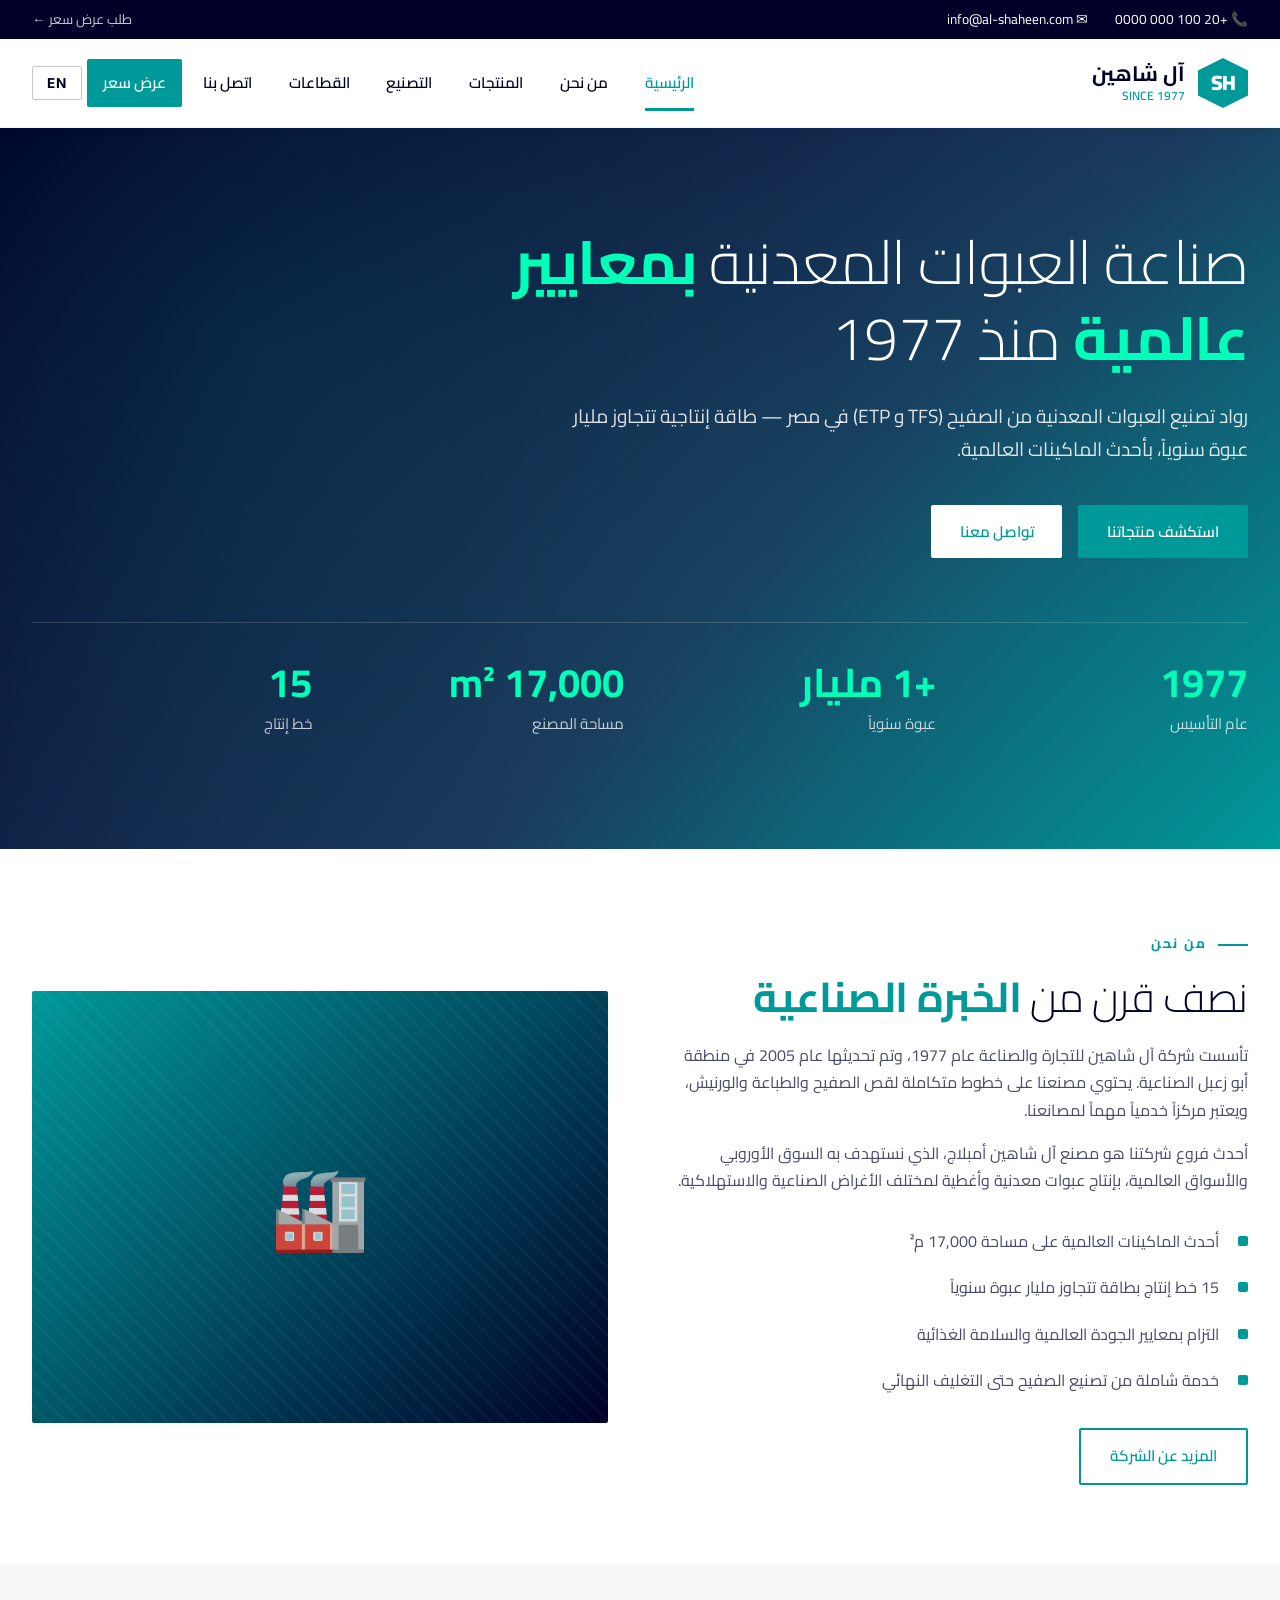
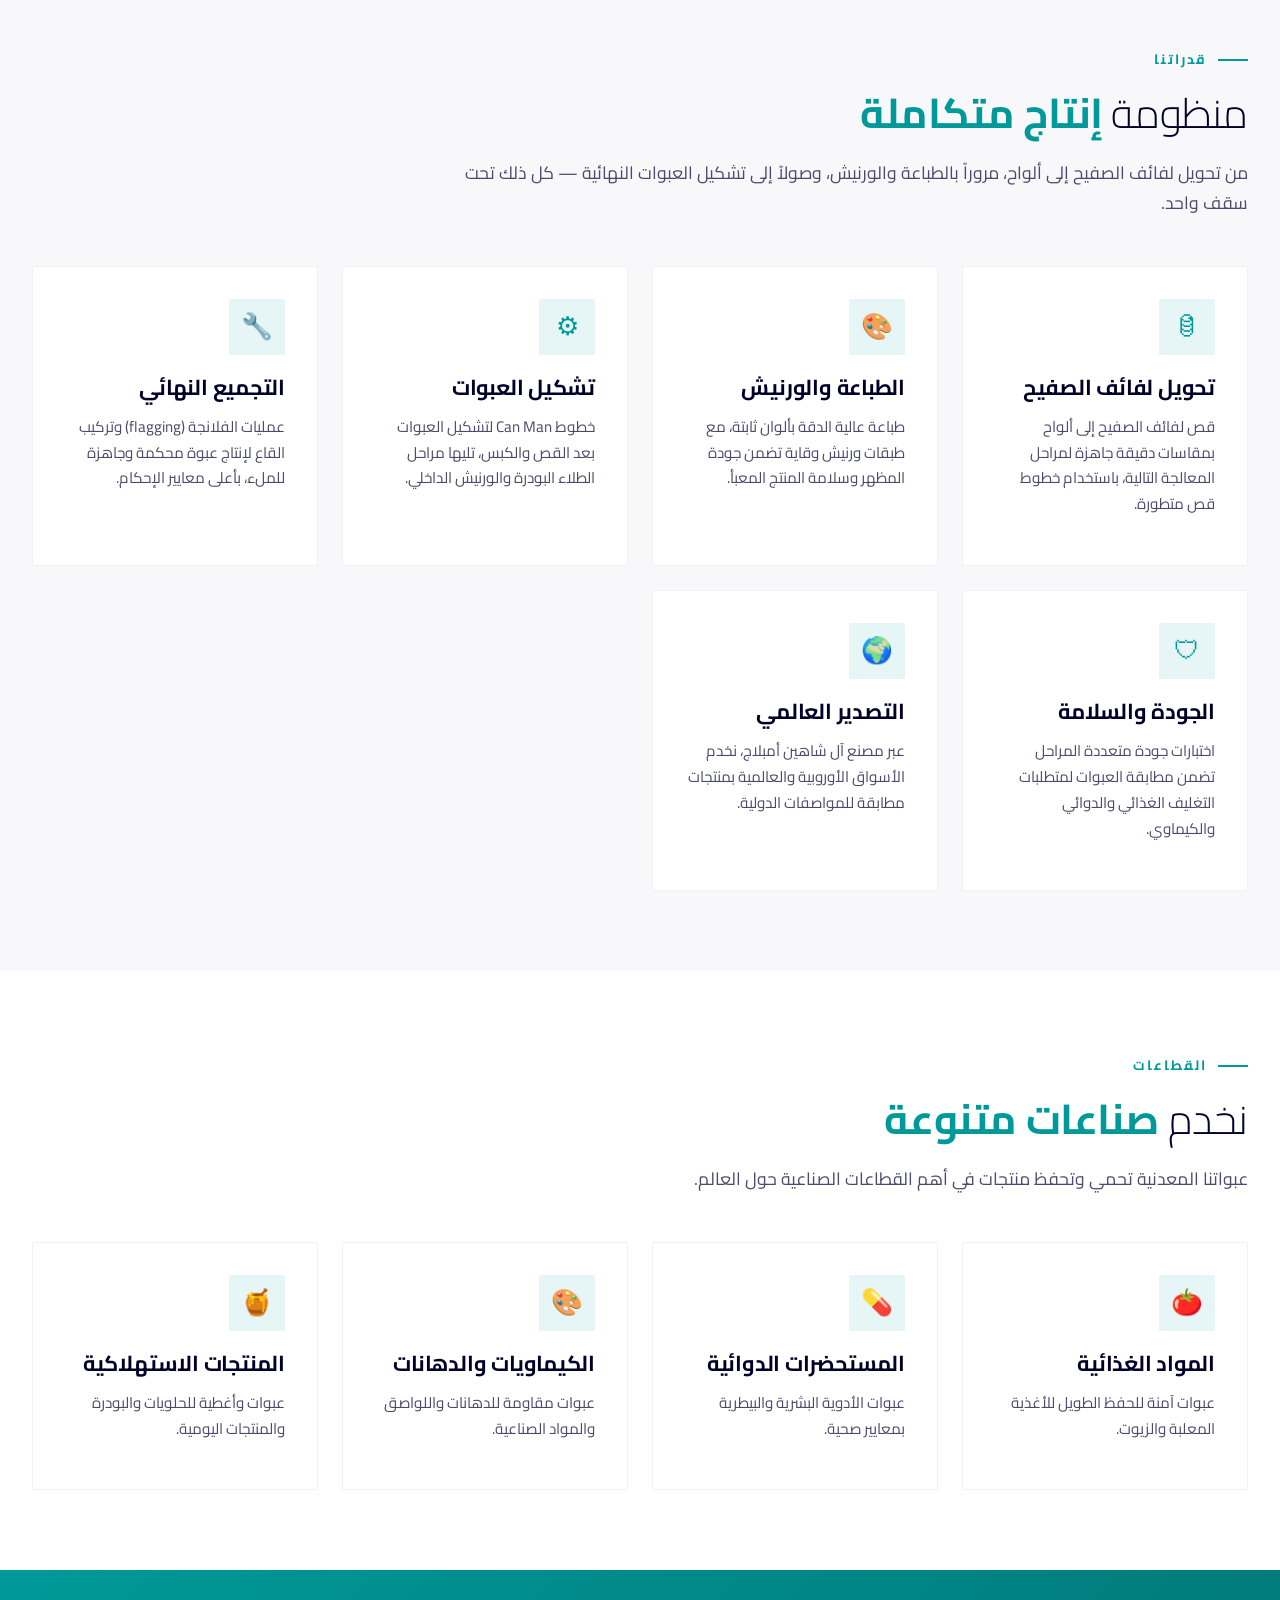
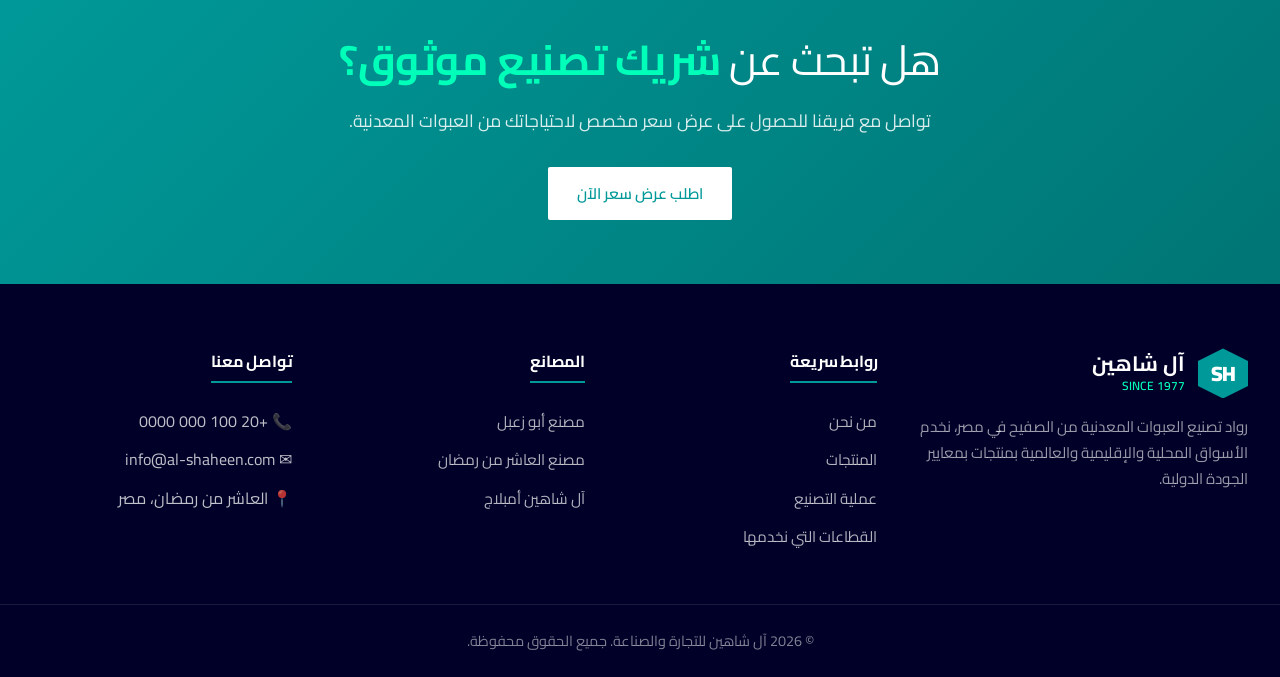
==== index.html @ c5831d73 "Initial commit: Al-Shaheen company website (AR/EN, Siemens-style)" ====
<!DOCTYPE html>
<html lang="ar" dir="rtl">
<head>
<meta charset="UTF-8">
<meta name="viewport" content="width=device-width, initial-scale=1.0">
<title data-ar="آل شاهين | تصنيع العبوات المعدنية منذ 1977" data-en="Al-Shaheen | Metal Container Manufacturing since 1977">آل شاهين | تصنيع العبوات المعدنية منذ 1977</title>
<meta name="description"
  data-ar="شركة آل شاهين للتجارة والصناعة — رواد تصنيع العبوات المعدنية من الصفيح (TFS و ETP) للمواد الغذائية والدوائية والكيماوية منذ 1977."
  data-en="Al-Shaheen Trading & Industry — leading manufacturer of tinplate (TFS & ETP) metal containers for food, pharma and chemical industries since 1977."
  content="شركة آل شاهين للتجارة والصناعة — رواد تصنيع العبوات المعدنية من الصفيح (TFS و ETP) للمواد الغذائية والدوائية والكيماوية منذ 1977.">
<link rel="preconnect" href="https://fonts.googleapis.com">
<link rel="preconnect" href="https://fonts.gstatic.com" crossorigin>
<link href="https://fonts.googleapis.com/css2?family=Cairo:wght@300;400;600;700;800;900&family=Inter:wght@300;400;600;700;800&display=swap" rel="stylesheet">
<link rel="stylesheet" href="assets/css/style.css">
</head>
<body>

<!-- TOP BAR -->
<div class="topbar">
  <div class="container">
    <div class="info">
      <span>📞 +20 100 000 0000</span>
      <span>✉ info@al-shaheen.com</span>
    </div>
    <div><a href="contact.html" data-en="Request a Quote →">طلب عرض سعر ←</a></div>
  </div>
</div>

<!-- HEADER -->
<header class="header">
  <div class="container">
    <a href="index.html" class="logo">
      <span class="logo-mark">SH</span>
      <span class="logo-text">
        <span class="name" data-en="AL-SHAHEEN">آل شاهين</span>
        <span class="since">SINCE 1977</span>
      </span>
    </a>
    <button class="menu-toggle" aria-label="Menu">☰</button>
    <nav class="nav">
      <a href="index.html" class="active" data-en="Home">الرئيسية</a>
      <a href="about.html" data-en="About">من نحن</a>
      <a href="products.html" data-en="Products">المنتجات</a>
      <a href="process.html" data-en="Process">التصنيع</a>
      <a href="industries.html" data-en="Industries">القطاعات</a>
      <a href="contact.html" data-en="Contact">اتصل بنا</a>
      <a href="contact.html" class="btn" data-en="Get a Quote">عرض سعر</a>
      <button class="lang-toggle" type="button" aria-label="Switch language">EN</button>
    </nav>
  </div>
</header>

<!-- HERO -->
<section class="hero">
  <div class="container">
    <h1 data-en='Manufacturing metal containers <strong>to world standards</strong> since 1977'>صناعة العبوات المعدنية <strong>بمعايير عالمية</strong> منذ 1977</h1>
    <p data-en="Pioneers of tinplate (TFS & ETP) metal container manufacturing in Egypt — a production capacity of over 1 billion containers per year, powered by the latest international machinery.">رواد تصنيع العبوات المعدنية من الصفيح (TFS و ETP) في مصر — طاقة إنتاجية تتجاوز مليار عبوة سنوياً، بأحدث الماكينات العالمية.</p>
    <div class="hero-cta">
      <a href="products.html" class="btn" data-en="Explore Our Products">استكشف منتجاتنا</a>
      <a href="contact.html" class="btn btn-light" data-en="Contact Us">تواصل معنا</a>
    </div>
    <div class="hero-meta">
      <div><span class="num">1977</span><span class="lbl" data-en="Year founded">عام التأسيس</span></div>
      <div><span class="num" data-en="1B+">+1 مليار</span><span class="lbl" data-en="Containers per year">عبوة سنوياً</span></div>
      <div><span class="num">17,000 m²</span><span class="lbl" data-en="Factory area">مساحة المصنع</span></div>
      <div><span class="num">15</span><span class="lbl" data-en="Production lines">خط إنتاج</span></div>
    </div>
  </div>
</section>

<!-- ABOUT INTRO -->
<section>
  <div class="container split">
    <div>
      <span class="section-tag" data-en="About Us">من نحن</span>
      <h2 data-en='Half a century of <strong>industrial expertise</strong>'>نصف قرن من <strong>الخبرة الصناعية</strong></h2>
      <p data-en="Al-Shaheen Trading & Industry was founded in 1977 and modernized in 2005 in the Abu Zaabal industrial zone. Our facility houses integrated lines for tin sheet cutting, printing and varnishing, and serves as a vital service hub for our other plants.">تأسست شركة آل شاهين للتجارة والصناعة عام 1977، وتم تحديثها عام 2005 في منطقة أبو زعبل الصناعية. يحتوي مصنعنا على خطوط متكاملة لقص الصفيح والطباعة والورنيش، ويعتبر مركزاً خدمياً مهماً لمصانعنا.</p>
      <p data-en="Our newest branch is the Al-Shaheen Emballage plant, with which we target the European and global markets — producing metal containers and lids for a wide variety of industrial and consumer applications.">أحدث فروع شركتنا هو مصنع آل شاهين أمبلاج، الذي نستهدف به السوق الأوروبي والأسواق العالمية، بإنتاج عبوات معدنية وأغطية لمختلف الأغراض الصناعية والاستهلاكية.</p>
      <ul class="bullets">
        <li data-en="Latest international machinery across 17,000 m²">أحدث الماكينات العالمية على مساحة 17,000 م²</li>
        <li data-en="15 production lines, capacity exceeding 1 billion containers per year">15 خط إنتاج بطاقة تتجاوز مليار عبوة سنوياً</li>
        <li data-en="Commitment to international quality and food-safety standards">التزام بمعايير الجودة العالمية والسلامة الغذائية</li>
        <li data-en="End-to-end service from tin sheet processing to final packaging">خدمة شاملة من تصنيع الصفيح حتى التغليف النهائي</li>
      </ul>
      <a href="about.html" class="btn btn-outline" data-en="More about the company">المزيد عن الشركة</a>
    </div>
    <div class="split-img"><span class="ico">🏭</span></div>
  </div>
</section>

<!-- CAPABILITIES -->
<section class="bg-light">
  <div class="container">
    <div class="section-head">
      <span class="section-tag" data-en="Our Capabilities">قدراتنا</span>
      <h2 data-en='An <strong>end-to-end production system</strong>'>منظومة <strong>إنتاج متكاملة</strong></h2>
      <p data-en="From converting tin coils into sheets, through printing and varnishing, all the way to forming the final container — all under one roof.">من تحويل لفائف الصفيح إلى ألواح، مروراً بالطباعة والورنيش، وصولاً إلى تشكيل العبوات النهائية — كل ذلك تحت سقف واحد.</p>
    </div>
    <div class="grid grid-3">
      <div class="card">
        <div class="ico">🛢</div>
        <h3 data-en="Tin Coil Conversion">تحويل لفائف الصفيح</h3>
        <p data-en="Cutting tin coils into precisely-sized sheets ready for downstream processing, using advanced cutting lines.">قص لفائف الصفيح إلى ألواح بمقاسات دقيقة جاهزة لمراحل المعالجة التالية، باستخدام خطوط قص متطورة.</p>
      </div>
      <div class="card">
        <div class="ico">🎨</div>
        <h3 data-en="Printing & Varnishing">الطباعة والورنيش</h3>
        <p data-en="High-precision printing with stable, fast colors, plus protective varnish coats that secure both appearance and product safety.">طباعة عالية الدقة بألوان ثابتة، مع طبقات ورنيش وقاية تضمن جودة المظهر وسلامة المنتج المعبأ.</p>
      </div>
      <div class="card">
        <div class="ico">⚙</div>
        <h3 data-en="Container Forming">تشكيل العبوات</h3>
        <p data-en="Can-Man lines shape containers after cutting and pressing, followed by powder coating and interior varnish stages.">خطوط Can Man لتشكيل العبوات بعد القص والكبس، تليها مراحل الطلاء البودرة والورنيش الداخلي.</p>
      </div>
      <div class="card">
        <div class="ico">🔧</div>
        <h3 data-en="Final Assembly">التجميع النهائي</h3>
        <p data-en="Flanging operations and bottom fitting produce a sealed container ready for filling, to the highest tightness standards.">عمليات الفلانجة (flagging) وتركيب القاع لإنتاج عبوة محكمة وجاهزة للملء، بأعلى معايير الإحكام.</p>
      </div>
      <div class="card">
        <div class="ico">🛡</div>
        <h3 data-en="Quality & Safety">الجودة والسلامة</h3>
        <p data-en="Multi-stage quality testing ensures containers meet the requirements of food, pharmaceutical and chemical packaging.">اختبارات جودة متعددة المراحل تضمن مطابقة العبوات لمتطلبات التغليف الغذائي والدوائي والكيماوي.</p>
      </div>
      <div class="card">
        <div class="ico">🌍</div>
        <h3 data-en="Global Export">التصدير العالمي</h3>
        <p data-en="Through our Al-Shaheen Emballage plant we serve the European and global markets with products meeting international specifications.">عبر مصنع آل شاهين أمبلاج، نخدم الأسواق الأوروبية والعالمية بمنتجات مطابقة للمواصفات الدولية.</p>
      </div>
    </div>
  </div>
</section>

<!-- INDUSTRIES -->
<section>
  <div class="container">
    <div class="section-head">
      <span class="section-tag" data-en="Industries">القطاعات</span>
      <h2 data-en='Serving <strong>diverse industries</strong>'>نخدم <strong>صناعات متنوعة</strong></h2>
      <p data-en="Our metal containers protect and preserve products in some of the most important industrial sectors around the world.">عبواتنا المعدنية تحمي وتحفظ منتجات في أهم القطاعات الصناعية حول العالم.</p>
    </div>
    <div class="grid grid-4">
      <div class="card"><div class="ico">🍅</div><h3 data-en="Food Products">المواد الغذائية</h3><p data-en="Safe containers for the long-term preservation of canned foods and edible oils.">عبوات آمنة للحفظ الطويل للأغذية المعلبة والزيوت.</p></div>
      <div class="card"><div class="ico">💊</div><h3 data-en="Pharmaceuticals">المستحضرات الدوائية</h3><p data-en="Containers for human and veterinary medicines, built to strict hygiene standards.">عبوات الأدوية البشرية والبيطرية بمعايير صحية.</p></div>
      <div class="card"><div class="ico">🎨</div><h3 data-en="Chemicals & Paints">الكيماويات والدهانات</h3><p data-en="Resistant containers for paints, adhesives and industrial chemicals.">عبوات مقاومة للدهانات واللواصق والمواد الصناعية.</p></div>
      <div class="card"><div class="ico">🍯</div><h3 data-en="Consumer Products">المنتجات الاستهلاكية</h3><p data-en="Containers and lids for sweets, powders and everyday products.">عبوات وأغطية للحلويات والبودرة والمنتجات اليومية.</p></div>
    </div>
  </div>
</section>

<!-- CTA -->
<section class="cta-strip">
  <div class="container">
    <h2 data-en='Looking for a <strong>trusted manufacturing partner?</strong>'>هل تبحث عن <strong>شريك تصنيع موثوق؟</strong></h2>
    <p data-en="Get in touch with our team for a tailored quote on your metal container needs.">تواصل مع فريقنا للحصول على عرض سعر مخصص لاحتياجاتك من العبوات المعدنية.</p>
    <a href="contact.html" class="btn btn-light" data-en="Request a quote now">اطلب عرض سعر الآن</a>
  </div>
</section>

<!-- FOOTER -->
<footer class="footer">
  <div class="container">
    <div class="grid">
      <div>
        <a href="index.html" class="logo">
          <span class="logo-mark">SH</span>
          <span class="logo-text">
            <span class="name" data-en="AL-SHAHEEN">آل شاهين</span>
            <span class="since">SINCE 1977</span>
          </span>
        </a>
        <p style="margin-top:1rem" data-en="Pioneers of tinplate metal container manufacturing in Egypt, serving local, regional and global markets with products built to international quality standards.">رواد تصنيع العبوات المعدنية من الصفيح في مصر، نخدم الأسواق المحلية والإقليمية والعالمية بمنتجات بمعايير الجودة الدولية.</p>
      </div>
      <div>
        <h4 data-en="Quick Links">روابط سريعة</h4>
        <ul>
          <li><a href="about.html" data-en="About Us">من نحن</a></li>
          <li><a href="products.html" data-en="Products">المنتجات</a></li>
          <li><a href="process.html" data-en="Manufacturing Process">عملية التصنيع</a></li>
          <li><a href="industries.html" data-en="Industries Served">القطاعات التي نخدمها</a></li>
        </ul>
      </div>
      <div>
        <h4 data-en="Plants">المصانع</h4>
        <ul>
          <li><a href="#" data-en="Abu Zaabal Plant">مصنع أبو زعبل</a></li>
          <li><a href="#" data-en="10th of Ramadan Plant">مصنع العاشر من رمضان</a></li>
          <li><a href="#" data-en="Al-Shaheen Emballage">آل شاهين أمبلاج</a></li>
        </ul>
      </div>
      <div>
        <h4 data-en="Contact">تواصل معنا</h4>
        <ul>
          <li>📞 +20 100 000 0000</li>
          <li>✉ info@al-shaheen.com</li>
          <li data-en="📍 10th of Ramadan, Egypt">📍 العاشر من رمضان، مصر</li>
        </ul>
      </div>
    </div>
  </div>
  <div class="copyright">
    <div class="container" data-en="© 2026 Al-Shaheen Trading & Industry. All rights reserved.">© 2026 آل شاهين للتجارة والصناعة. جميع الحقوق محفوظة.</div>
  </div>
</footer>

<script src="assets/js/main.js"></script>
</body>
</html>
---- assets/css/style.css ----
/* ==========================================================
   AL-SHAHEEN — Siemens-inspired stylesheet (Arabic / RTL + EN)
   Uses logical properties so the same CSS works for RTL & LTR.
   ========================================================== */

:root {
  --petrol: #009999;
  --petrol-dark: #007575;
  --petrol-light: #e6f5f5;
  --accent: #00ffb9;
  --ink: #000028;
  --ink-soft: #1a1a3a;
  --gray-900: #23233c;
  --gray-700: #4a4a6a;
  --gray-500: #6e6e8a;
  --gray-300: #c7c7d1;
  --gray-100: #f2f2f5;
  --gray-50:  #f8f8fa;
  --white: #ffffff;
  --shadow-sm: 0 2px 8px rgba(0, 0, 40, 0.06);
  --shadow-md: 0 8px 30px rgba(0, 0, 40, 0.08);
  --radius: 2px;
  --max-w: 1280px;
  --transition: 0.3s cubic-bezier(0.4, 0, 0.2, 1);
  --font-ar: "Cairo", "IBM Plex Sans Arabic", "Segoe UI", Tahoma, Arial, sans-serif;
  --font-en: "Inter", "Segoe UI", "Helvetica Neue", Arial, sans-serif;
}

* { box-sizing: border-box; margin: 0; padding: 0; }

html { scroll-behavior: smooth; }

html[lang="ar"] body { font-family: var(--font-ar); }
html[lang="en"] body { font-family: var(--font-en); }
html[lang="en"] h1,
html[lang="en"] h2,
html[lang="en"] h3,
html[lang="en"] h4 { font-family: var(--font-en); letter-spacing: -0.015em; }

body {
  font-family: var(--font-ar);
  font-size: 16px;
  line-height: 1.7;
  color: var(--ink);
  background: var(--white);
  -webkit-font-smoothing: antialiased;
}

img { max-width: 100%; display: block; }

a { color: var(--petrol); text-decoration: none; transition: color var(--transition); }
a:hover { color: var(--petrol-dark); }

h1, h2, h3, h4 {
  font-family: var(--font-ar);
  font-weight: 700;
  color: var(--ink);
  line-height: 1.25;
  letter-spacing: -0.01em;
}

h1 { font-size: clamp(2.2rem, 5vw, 3.8rem); font-weight: 300; }
h1 strong { font-weight: 700; }
h2 { font-size: clamp(1.7rem, 3.5vw, 2.6rem); font-weight: 300; margin-bottom: 1.2rem; }
h2 strong { font-weight: 700; color: var(--petrol); }
h3 { font-size: 1.35rem; margin-bottom: 0.8rem; }
h4 { font-size: 1.1rem; margin-bottom: 0.6rem; }

p { color: var(--gray-700); margin-bottom: 1rem; }

.container {
  max-width: var(--max-w);
  margin: 0 auto;
  padding: 0 2rem;
}

/* ===== TOP BAR ===== */
.topbar {
  background: var(--ink);
  color: var(--white);
  font-size: 0.85rem;
  padding: 0.5rem 0;
}
.topbar .container {
  display: flex;
  justify-content: space-between;
  align-items: center;
  flex-wrap: wrap;
  gap: 1rem;
}
.topbar a { color: var(--gray-300); }
.topbar a:hover { color: var(--accent); }
.topbar .info span { margin-inline-end: 1.5rem; }
.topbar .info i { color: var(--petrol); margin-inline-end: 0.4rem; }

/* ===== HEADER / NAV ===== */
.header {
  background: var(--white);
  border-bottom: 1px solid var(--gray-100);
  position: sticky;
  top: 0;
  z-index: 100;
  box-shadow: var(--shadow-sm);
}
.header .container {
  display: flex;
  justify-content: space-between;
  align-items: center;
  height: 88px;
}

.logo {
  display: flex;
  align-items: center;
  gap: 0.8rem;
  font-weight: 700;
}
.logo-mark {
  width: 50px;
  height: 50px;
  background: var(--petrol);
  color: var(--white);
  display: grid;
  place-items: center;
  font-size: 1.3rem;
  font-weight: 900;
  letter-spacing: -0.05em;
  clip-path: polygon(50% 0, 100% 25%, 100% 75%, 50% 100%, 0 75%, 0 25%);
}
.logo-text { line-height: 1.1; }
.logo-text .name { font-size: 1.3rem; color: var(--ink); display: block; }
.logo-text .since { font-size: 0.75rem; color: var(--petrol); font-weight: 600; }

.nav { display: flex; gap: 0.3rem; align-items: center; }
.nav a {
  color: var(--ink);
  padding: 0.7rem 1rem;
  font-weight: 600;
  font-size: 0.95rem;
  position: relative;
  transition: color var(--transition);
}
.nav a:hover { color: var(--petrol); }
.nav a.active { color: var(--petrol); }
.nav a.active::after {
  content: "";
  position: absolute;
  bottom: -4px;
  inset-inline: 1rem;
  height: 3px;
  background: var(--petrol);
}

.btn {
  display: inline-block;
  background: var(--petrol);
  color: var(--white) !important;
  padding: 0.85rem 1.8rem;
  font-weight: 600;
  font-size: 0.95rem;
  border: none;
  border-radius: var(--radius);
  cursor: pointer;
  transition: all var(--transition);
}
.btn:hover {
  background: var(--petrol-dark);
  transform: translateY(-1px);
  box-shadow: var(--shadow-md);
}
.btn-outline {
  background: transparent;
  color: var(--petrol) !important;
  border: 2px solid var(--petrol);
}
.btn-outline:hover { background: var(--petrol); color: var(--white) !important; }
.btn-light {
  background: var(--white);
  color: var(--petrol) !important;
}

.menu-toggle {
  display: none;
  background: none;
  border: none;
  font-size: 1.6rem;
  color: var(--ink);
  cursor: pointer;
}

/* ===== LANGUAGE TOGGLE ===== */
.lang-toggle {
  background: transparent;
  border: 1.5px solid var(--gray-300);
  color: var(--ink);
  padding: 0.5rem 0.9rem;
  font-weight: 700;
  font-size: 0.85rem;
  letter-spacing: 0.05em;
  cursor: pointer;
  border-radius: var(--radius);
  transition: all var(--transition);
  font-family: var(--font-en);
  min-width: 50px;
}
.lang-toggle:hover {
  border-color: var(--petrol);
  color: var(--petrol);
  background: var(--petrol-light);
}

/* ===== HERO ===== */
.hero {
  background: linear-gradient(135deg, #000028 0%, #1a3a5c 60%, #009999 100%);
  color: var(--white);
  padding: 6rem 0 7rem;
  position: relative;
  overflow: hidden;
}
.hero::before {
  content: "";
  position: absolute;
  inset: 0;
  background-image:
    radial-gradient(circle at 20% 30%, rgba(0, 255, 185, 0.08) 0%, transparent 50%),
    radial-gradient(circle at 80% 70%, rgba(0, 153, 153, 0.15) 0%, transparent 50%);
  pointer-events: none;
}
.hero .container { position: relative; z-index: 1; }
.hero h1 { color: var(--white); margin-bottom: 1.5rem; max-width: 900px; }
.hero h1 strong { color: var(--accent); }
.hero p {
  color: rgba(255, 255, 255, 0.85);
  font-size: 1.2rem;
  max-width: 700px;
  margin-bottom: 2.5rem;
}
.hero-cta { display: flex; gap: 1rem; flex-wrap: wrap; }
.hero-meta {
  margin-top: 4rem;
  padding-top: 2.5rem;
  border-top: 1px solid rgba(255, 255, 255, 0.15);
  display: grid;
  grid-template-columns: repeat(auto-fit, minmax(180px, 1fr));
  gap: 2rem;
}
.hero-meta div .num {
  font-size: 2.5rem;
  font-weight: 700;
  color: var(--accent);
  line-height: 1;
  display: block;
  margin-bottom: 0.4rem;
}
.hero-meta div .lbl {
  color: rgba(255, 255, 255, 0.75);
  font-size: 0.95rem;
}

/* ===== PAGE HEADER (sub-pages) ===== */
.page-header {
  background: linear-gradient(135deg, #000028 0%, #1a3a5c 100%);
  color: var(--white);
  padding: 4rem 0 3rem;
}
.page-header h1 {
  color: var(--white);
  font-size: clamp(1.8rem, 4vw, 2.8rem);
  font-weight: 700;
  margin-bottom: 0.5rem;
}
.page-header .crumbs {
  color: rgba(255, 255, 255, 0.7);
  font-size: 0.9rem;
}
.page-header .crumbs a { color: var(--accent); }

/* ===== SECTIONS ===== */
section { padding: 5rem 0; }
.section-tag {
  display: inline-block;
  color: var(--petrol);
  font-weight: 700;
  font-size: 0.85rem;
  letter-spacing: 0.15em;
  margin-bottom: 1rem;
  text-transform: uppercase;
}
.section-tag::before {
  content: "";
  display: inline-block;
  width: 30px;
  height: 2px;
  background: var(--petrol);
  vertical-align: middle;
  margin-inline-end: 0.7rem;
}
.section-head { margin-bottom: 3rem; max-width: 800px; }
.section-head p { font-size: 1.1rem; }

.bg-light { background: var(--gray-50); }

/* ===== GRID / CARDS ===== */
.grid { display: grid; gap: 1.5rem; }
.grid-2 { grid-template-columns: repeat(auto-fit, minmax(320px, 1fr)); }
.grid-3 { grid-template-columns: repeat(auto-fit, minmax(280px, 1fr)); }
.grid-4 { grid-template-columns: repeat(auto-fit, minmax(220px, 1fr)); }

.card {
  background: var(--white);
  padding: 2rem;
  border: 1px solid var(--gray-100);
  border-radius: var(--radius);
  transition: all var(--transition);
  position: relative;
}
.card:hover {
  transform: translateY(-4px);
  box-shadow: var(--shadow-md);
  border-color: var(--petrol-light);
}
.card .ico {
  width: 56px;
  height: 56px;
  background: var(--petrol-light);
  color: var(--petrol);
  display: grid;
  place-items: center;
  font-size: 1.6rem;
  margin-bottom: 1.2rem;
  border-radius: var(--radius);
  transition: all var(--transition);
}
.card:hover .ico { background: var(--petrol); color: var(--white); }
.card h3 { color: var(--ink); }
.card p { font-size: 0.95rem; }

/* ===== FEATURE / SPLIT ===== */
.split {
  display: grid;
  grid-template-columns: 1fr 1fr;
  gap: 4rem;
  align-items: center;
}
@media (max-width: 860px) { .split { grid-template-columns: 1fr; gap: 2rem; } }

.split-img {
  background: linear-gradient(135deg, var(--petrol) 0%, var(--ink) 100%);
  aspect-ratio: 4/3;
  border-radius: var(--radius);
  position: relative;
  overflow: hidden;
  display: grid;
  place-items: center;
  color: var(--white);
}
.split-img::before {
  content: "";
  position: absolute;
  inset: 0;
  background-image:
    repeating-linear-gradient(45deg, rgba(255,255,255,0.04) 0 2px, transparent 2px 12px);
}
.split-img .ico {
  font-size: 5rem;
  position: relative;
  z-index: 1;
  opacity: 0.9;
}

ul.bullets { list-style: none; padding: 0; margin: 1.5rem 0; }
ul.bullets li {
  padding-block: 0.6rem;
  padding-inline-start: 1.8rem;
  position: relative;
  color: var(--gray-700);
}
ul.bullets li::before {
  content: "";
  position: absolute;
  inset-inline-start: 0;
  top: 1.1rem;
  width: 10px;
  height: 10px;
  background: var(--petrol);
  border-radius: 2px;
}

/* ===== PROCESS STEPS ===== */
.steps {
  display: grid;
  grid-template-columns: repeat(auto-fit, minmax(220px, 1fr));
  gap: 1.5rem;
  counter-reset: step;
}
.step {
  background: var(--white);
  padding: 2rem 1.5rem;
  border-top: 4px solid var(--petrol);
  position: relative;
  box-shadow: var(--shadow-sm);
  counter-increment: step;
}
.step::before {
  content: counter(step, decimal-leading-zero);
  font-size: 2.2rem;
  font-weight: 800;
  color: var(--petrol-light);
  display: block;
  margin-bottom: 0.5rem;
  line-height: 1;
}
.step h3 { font-size: 1.1rem; margin-bottom: 0.5rem; }
.step p { font-size: 0.9rem; margin: 0; }

/* ===== CTA STRIP ===== */
.cta-strip {
  background: linear-gradient(135deg, var(--petrol) 0%, var(--petrol-dark) 100%);
  color: var(--white);
  padding: 4rem 0;
  text-align: center;
}
.cta-strip h2 { color: var(--white); font-weight: 400; }
.cta-strip h2 strong { color: var(--accent); }
.cta-strip p { color: rgba(255, 255, 255, 0.85); font-size: 1.1rem; margin-bottom: 2rem; }

/* ===== INDUSTRIES ===== */
.industry-card {
  background: var(--white);
  padding: 0;
  overflow: hidden;
  border: 1px solid var(--gray-100);
  transition: all var(--transition);
}
.industry-card:hover { box-shadow: var(--shadow-md); transform: translateY(-4px); }
.industry-card .top {
  height: 180px;
  background: linear-gradient(135deg, var(--petrol) 0%, var(--ink) 100%);
  display: grid;
  place-items: center;
  color: var(--white);
  font-size: 4rem;
  position: relative;
}
.industry-card .top::before {
  content: "";
  position: absolute;
  inset: 0;
  background-image: repeating-linear-gradient(45deg, rgba(255,255,255,0.05) 0 2px, transparent 2px 14px);
}
.industry-card .body { padding: 1.8rem; }
.industry-card h3 { margin-bottom: 0.5rem; }

/* ===== CONTACT ===== */
.contact-grid {
  display: grid;
  grid-template-columns: 1fr 1.2fr;
  gap: 3rem;
}
@media (max-width: 860px) { .contact-grid { grid-template-columns: 1fr; } }

.info-card {
  background: var(--gray-50);
  padding: 2rem;
  border-inline-start: 4px solid var(--petrol);
  margin-bottom: 1rem;
}
.info-card h4 { color: var(--petrol); margin-bottom: 0.3rem; }
.info-card p { margin: 0; color: var(--gray-700); }

form .row { display: grid; grid-template-columns: 1fr 1fr; gap: 1rem; }
@media (max-width: 600px) { form .row { grid-template-columns: 1fr; } }

form label {
  display: block;
  font-weight: 600;
  color: var(--ink);
  margin-bottom: 0.4rem;
  margin-top: 1rem;
  font-size: 0.9rem;
}
form input, form select, form textarea {
  width: 100%;
  padding: 0.85rem 1rem;
  border: 1px solid var(--gray-300);
  border-radius: var(--radius);
  font: inherit;
  background: var(--white);
  transition: border-color var(--transition);
}
form input:focus, form select:focus, form textarea:focus {
  outline: none;
  border-color: var(--petrol);
  box-shadow: 0 0 0 3px var(--petrol-light);
}
form textarea { min-height: 140px; resize: vertical; }
form button { margin-top: 1.5rem; }

/* ===== FOOTER ===== */
.footer {
  background: var(--ink);
  color: rgba(255, 255, 255, 0.75);
  padding: 4rem 0 0;
}
.footer .grid {
  grid-template-columns: 1.3fr 1fr 1fr 1fr;
  gap: 2rem;
  margin-bottom: 3rem;
}
@media (max-width: 860px) { .footer .grid { grid-template-columns: 1fr 1fr; } }
@media (max-width: 500px) { .footer .grid { grid-template-columns: 1fr; } }

.footer h4 {
  color: var(--white);
  font-size: 1rem;
  margin-bottom: 1.2rem;
  padding-bottom: 0.6rem;
  border-bottom: 2px solid var(--petrol);
  display: inline-block;
}
.footer ul { list-style: none; padding: 0; }
.footer ul li { padding: 0.35rem 0; }
.footer ul a { color: rgba(255, 255, 255, 0.7); font-size: 0.95rem; }
.footer ul a:hover { color: var(--accent); }
.footer p { color: rgba(255, 255, 255, 0.6); font-size: 0.95rem; }
.footer .logo .name { color: var(--white); }
.footer .logo .since { color: var(--accent); }

.copyright {
  border-top: 1px solid rgba(255, 255, 255, 0.1);
  padding: 1.5rem 0;
  text-align: center;
  font-size: 0.9rem;
  color: rgba(255, 255, 255, 0.5);
}

/* ===== RESPONSIVE NAV ===== */
@media (max-width: 960px) {
  .nav {
    position: fixed;
    top: 88px;
    inset-inline: 0;
    background: var(--white);
    flex-direction: column;
    align-items: stretch;
    padding: 1rem 2rem 2rem;
    box-shadow: var(--shadow-md);
    transform: translateY(-150%);
    transition: transform var(--transition);
    gap: 0;
  }
  .nav.open { transform: translateY(0); }
  .nav a { padding: 1rem 0; border-bottom: 1px solid var(--gray-100); }
  .nav .btn { margin-top: 1rem; text-align: center; }
  .menu-toggle { display: block; }
  .topbar .info span:first-child { display: none; }
}
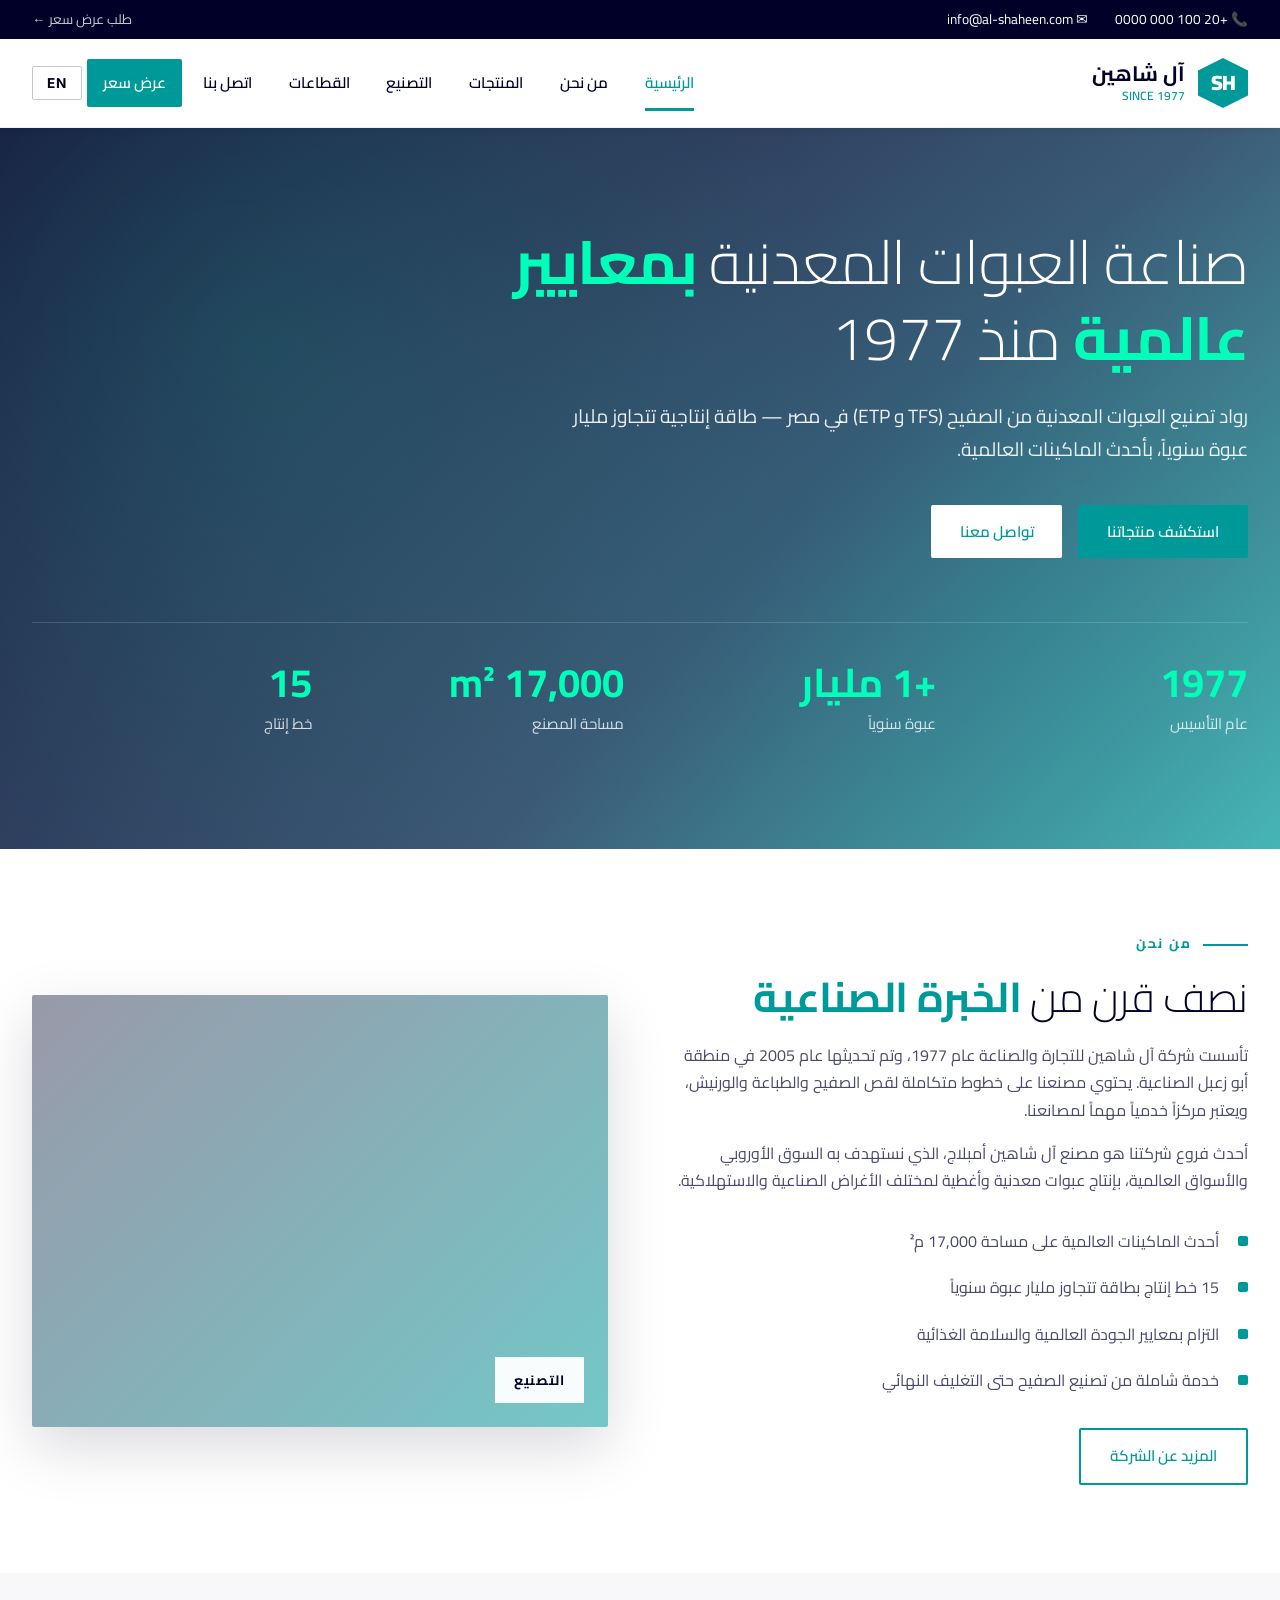
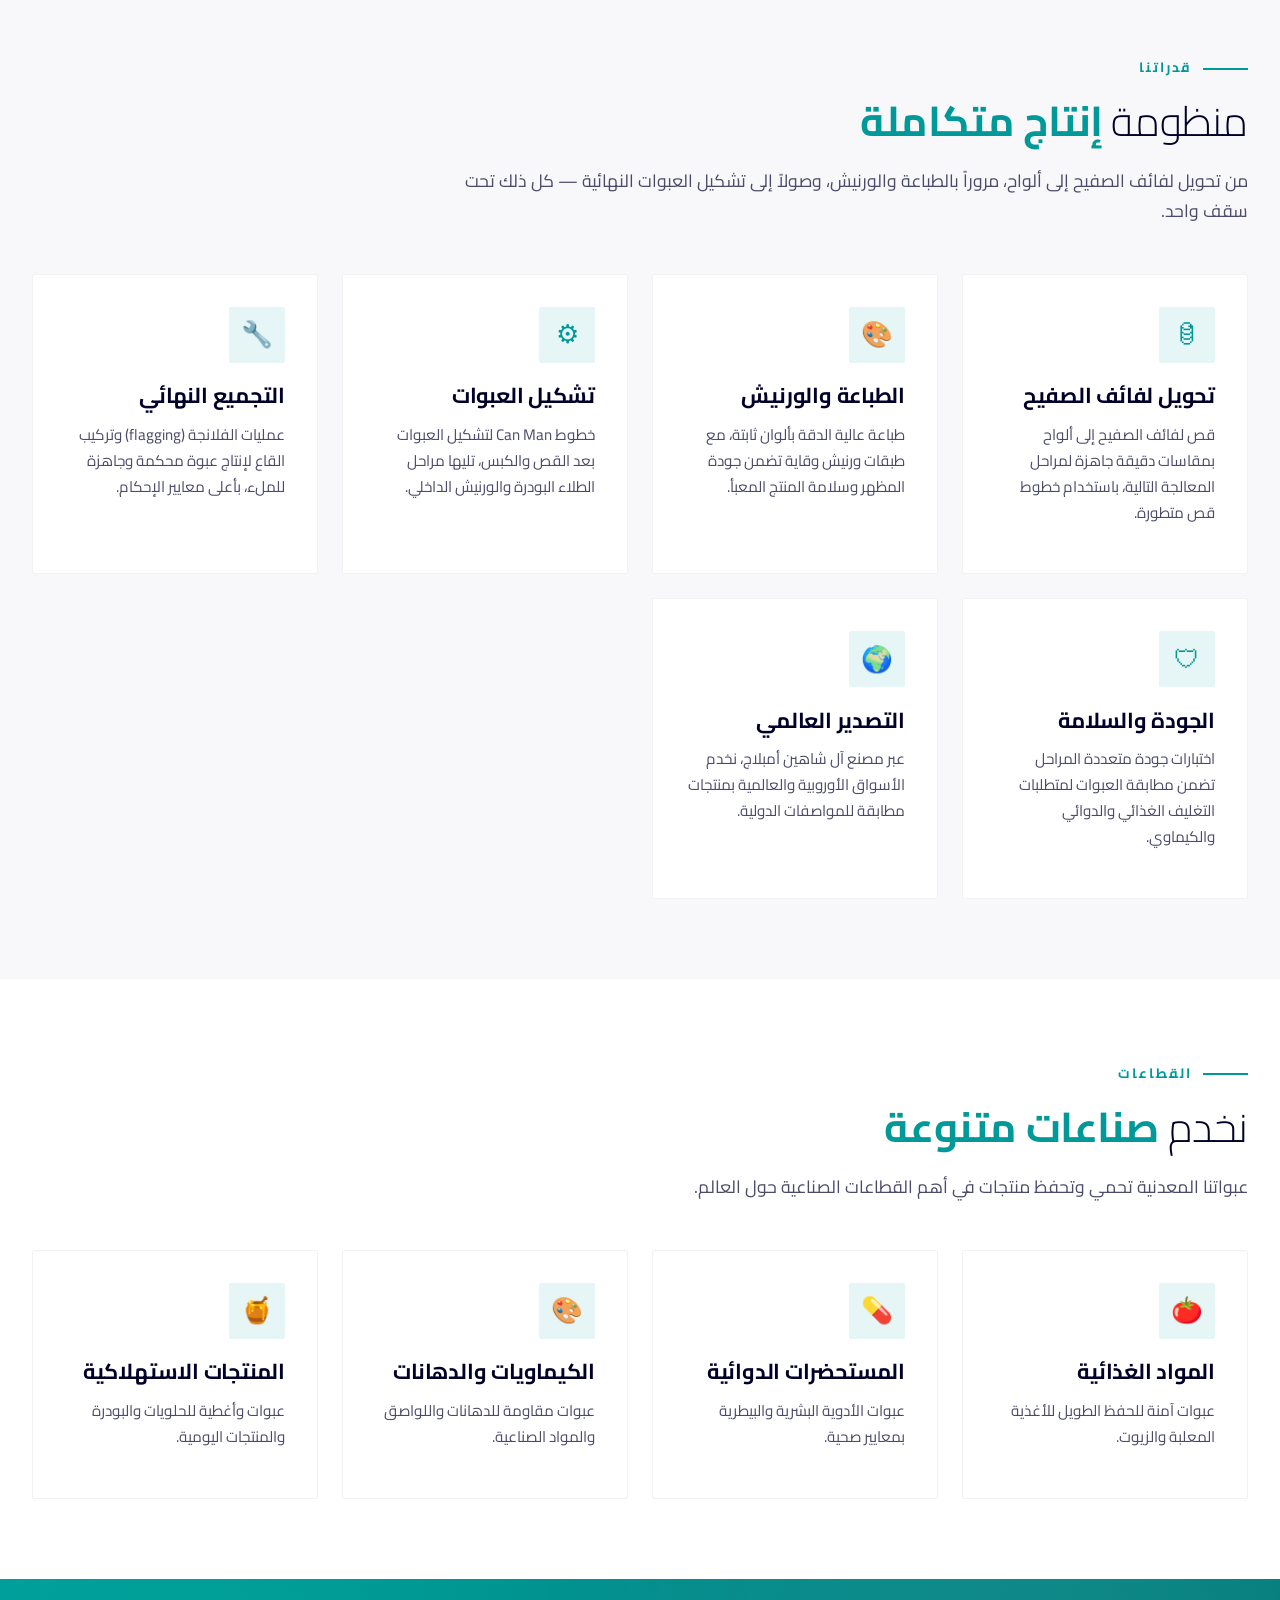
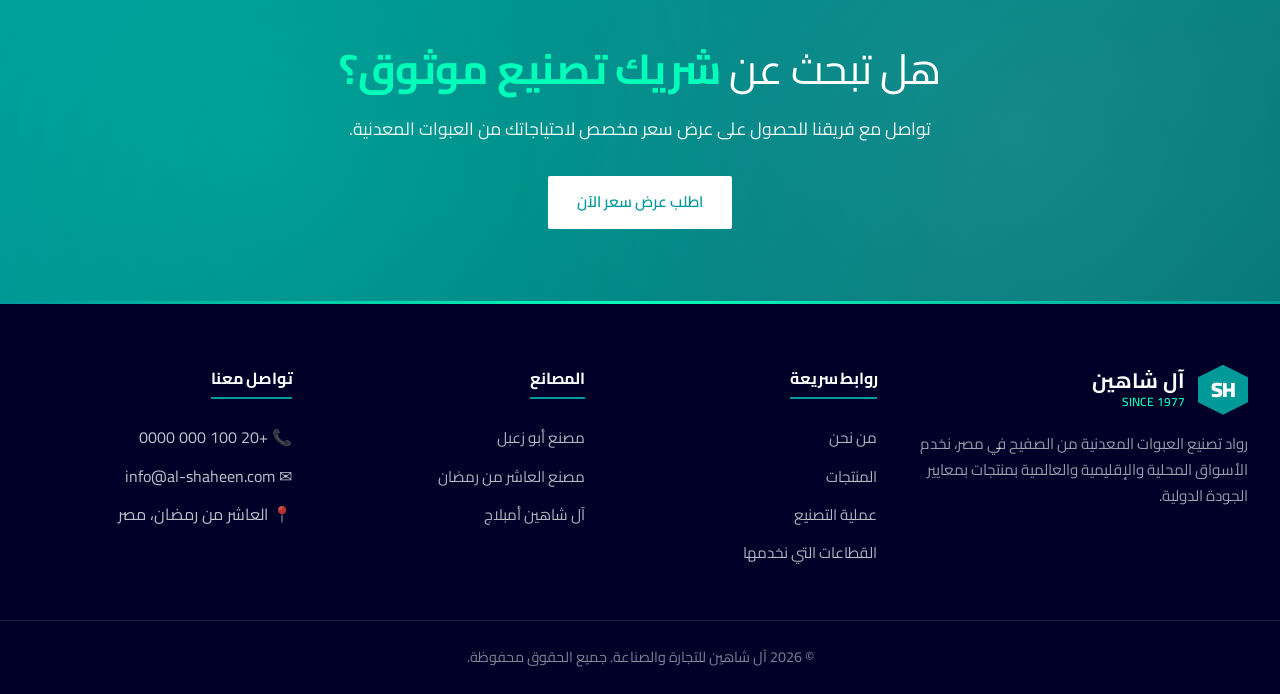
==== commit 8285d1f5: "Add reveal animations, hero/page-header photos, and product/industry imagery - Scroll-triggered fade" ====
--- a/index.html
+++ b/index.html
@@ -84,7 +84,9 @@
       </ul>
       <a href="about.html" class="btn btn-outline" data-en="More about the company">المزيد عن الشركة</a>
     </div>
-    <div class="split-img"><span class="ico">🏭</span></div>
+    <div class="split-img has-photo" style="background-image:url('https://images.unsplash.com/photo-1565043666747-69f6646db940?auto=format&amp;fit=crop&amp;w=1000&amp;q=80')">
+      <span class="badge" data-en="Manufacturing">التصنيع</span>
+    </div>
   </div>
 </section>
 
--- a/assets/css/style.css
+++ b/assets/css/style.css
@@ -19,9 +19,11 @@
   --white: #ffffff;
   --shadow-sm: 0 2px 8px rgba(0, 0, 40, 0.06);
   --shadow-md: 0 8px 30px rgba(0, 0, 40, 0.08);
+  --shadow-lg: 0 20px 60px rgba(0, 0, 40, 0.15);
   --radius: 2px;
   --max-w: 1280px;
   --transition: 0.3s cubic-bezier(0.4, 0, 0.2, 1);
+  --ease-out: cubic-bezier(0.16, 1, 0.3, 1);
   --font-ar: "Cairo", "IBM Plex Sans Arabic", "Segoe UI", Tahoma, Arial, sans-serif;
   --font-en: "Inter", "Segoe UI", "Helvetica Neue", Arial, sans-serif;
 }
@@ -44,6 +46,11 @@
   color: var(--ink);
   background: var(--white);
   -webkit-font-smoothing: antialiased;
+  animation: bodyFade 0.6s var(--ease-out);
+}
+@keyframes bodyFade {
+  from { opacity: 0; }
+  to { opacity: 1; }
 }
 
 img { max-width: 100%; display: block; }
@@ -88,8 +95,8 @@
   flex-wrap: wrap;
   gap: 1rem;
 }
-.topbar a { color: var(--gray-300); }
-.topbar a:hover { color: var(--accent); }
+.topbar a { color: var(--gray-300); transition: color var(--transition), letter-spacing var(--transition); }
+.topbar a:hover { color: var(--accent); letter-spacing: 0.02em; }
 .topbar .info span { margin-inline-end: 1.5rem; }
 .topbar .info i { color: var(--petrol); margin-inline-end: 0.4rem; }
 
@@ -101,7 +108,9 @@
   top: 0;
   z-index: 100;
   box-shadow: var(--shadow-sm);
-}
+  transition: box-shadow var(--transition);
+}
+.header.scrolled { box-shadow: var(--shadow-md); }
 .header .container {
   display: flex;
   justify-content: space-between;
@@ -114,7 +123,9 @@
   align-items: center;
   gap: 0.8rem;
   font-weight: 700;
-}
+  transition: transform var(--transition);
+}
+.logo:hover { transform: scale(1.02); }
 .logo-mark {
   width: 50px;
   height: 50px;
@@ -126,7 +137,9 @@
   font-weight: 900;
   letter-spacing: -0.05em;
   clip-path: polygon(50% 0, 100% 25%, 100% 75%, 50% 100%, 0 75%, 0 25%);
-}
+  transition: background var(--transition), transform 0.6s var(--ease-out);
+}
+.logo:hover .logo-mark { background: var(--petrol-dark); transform: rotate(360deg); }
 .logo-text { line-height: 1.1; }
 .logo-text .name { font-size: 1.3rem; color: var(--ink); display: block; }
 .logo-text .since { font-size: 0.75rem; color: var(--petrol); font-weight: 600; }
@@ -142,14 +155,19 @@
 }
 .nav a:hover { color: var(--petrol); }
 .nav a.active { color: var(--petrol); }
-.nav a.active::after {
+.nav a::after {
   content: "";
   position: absolute;
   bottom: -4px;
   inset-inline: 1rem;
   height: 3px;
   background: var(--petrol);
-}
+  transform: scaleX(0);
+  transform-origin: center;
+  transition: transform 0.4s var(--ease-out);
+}
+.nav a:hover::after { transform: scaleX(1); }
+.nav a.active::after { transform: scaleX(1); }
 
 .btn {
   display: inline-block;
@@ -162,12 +180,26 @@
   border-radius: var(--radius);
   cursor: pointer;
   transition: all var(--transition);
+  position: relative;
+  overflow: hidden;
+  z-index: 1;
+}
+.btn::before {
+  content: "";
+  position: absolute;
+  inset: 0;
+  background: linear-gradient(120deg, transparent 0%, rgba(255,255,255,0.25) 50%, transparent 100%);
+  transform: translateX(-100%);
+  transition: transform 0.6s var(--ease-out);
+  z-index: -1;
 }
 .btn:hover {
   background: var(--petrol-dark);
-  transform: translateY(-1px);
-  box-shadow: var(--shadow-md);
-}
+  transform: translateY(-2px);
+  box-shadow: 0 12px 30px rgba(0, 153, 153, 0.3);
+}
+.btn:hover::before { transform: translateX(100%); }
+.btn:active { transform: translateY(0); }
 .btn-outline {
   background: transparent;
   color: var(--petrol) !important;
@@ -207,11 +239,20 @@
   border-color: var(--petrol);
   color: var(--petrol);
   background: var(--petrol-light);
-}
+  transform: translateY(-1px);
+}
+
+/* Smooth language switch */
+[data-en] {
+  transition: opacity 0.25s ease;
+}
+.switching [data-en] { opacity: 0; }
 
 /* ===== HERO ===== */
 .hero {
-  background: linear-gradient(135deg, #000028 0%, #1a3a5c 60%, #009999 100%);
+  background:
+    linear-gradient(135deg, rgba(0,0,40,0.9) 0%, rgba(26,58,92,0.85) 60%, rgba(0,153,153,0.7) 100%),
+    url('https://images.unsplash.com/photo-1565043666747-69f6646db940?auto=format&fit=crop&w=1600&q=80') center/cover no-repeat;
   color: var(--white);
   padding: 6rem 0 7rem;
   position: relative;
@@ -222,20 +263,39 @@
   position: absolute;
   inset: 0;
   background-image:
-    radial-gradient(circle at 20% 30%, rgba(0, 255, 185, 0.08) 0%, transparent 50%),
-    radial-gradient(circle at 80% 70%, rgba(0, 153, 153, 0.15) 0%, transparent 50%);
+    radial-gradient(circle at 20% 30%, rgba(0, 255, 185, 0.12) 0%, transparent 50%),
+    radial-gradient(circle at 80% 70%, rgba(0, 153, 153, 0.18) 0%, transparent 50%);
   pointer-events: none;
+  animation: heroPulse 8s ease-in-out infinite alternate;
+}
+@keyframes heroPulse {
+  0%   { opacity: 0.7; transform: scale(1); }
+  100% { opacity: 1; transform: scale(1.05); }
 }
 .hero .container { position: relative; z-index: 1; }
-.hero h1 { color: var(--white); margin-bottom: 1.5rem; max-width: 900px; }
+.hero h1 {
+  color: var(--white);
+  margin-bottom: 1.5rem;
+  max-width: 900px;
+  opacity: 0;
+  animation: fadeUp 1s var(--ease-out) 0.1s forwards;
+}
 .hero h1 strong { color: var(--accent); }
 .hero p {
-  color: rgba(255, 255, 255, 0.85);
+  color: rgba(255, 255, 255, 0.9);
   font-size: 1.2rem;
   max-width: 700px;
   margin-bottom: 2.5rem;
-}
-.hero-cta { display: flex; gap: 1rem; flex-wrap: wrap; }
+  opacity: 0;
+  animation: fadeUp 1s var(--ease-out) 0.3s forwards;
+}
+.hero-cta {
+  display: flex;
+  gap: 1rem;
+  flex-wrap: wrap;
+  opacity: 0;
+  animation: fadeUp 1s var(--ease-out) 0.5s forwards;
+}
 .hero-meta {
   margin-top: 4rem;
   padding-top: 2.5rem;
@@ -243,6 +303,8 @@
   display: grid;
   grid-template-columns: repeat(auto-fit, minmax(180px, 1fr));
   gap: 2rem;
+  opacity: 0;
+  animation: fadeUp 1s var(--ease-out) 0.7s forwards;
 }
 .hero-meta div .num {
   font-size: 2.5rem;
@@ -253,25 +315,51 @@
   margin-bottom: 0.4rem;
 }
 .hero-meta div .lbl {
-  color: rgba(255, 255, 255, 0.75);
+  color: rgba(255, 255, 255, 0.8);
   font-size: 0.95rem;
+}
+
+@keyframes fadeUp {
+  from { opacity: 0; transform: translateY(40px); }
+  to   { opacity: 1; transform: translateY(0); }
 }
 
 /* ===== PAGE HEADER (sub-pages) ===== */
 .page-header {
-  background: linear-gradient(135deg, #000028 0%, #1a3a5c 100%);
+  background:
+    linear-gradient(135deg, rgba(0,0,40,0.92) 0%, rgba(26,58,92,0.85) 100%),
+    url('https://images.unsplash.com/photo-1565043666747-69f6646db940?auto=format&fit=crop&w=1600&q=80') center/cover no-repeat;
   color: var(--white);
   padding: 4rem 0 3rem;
-}
+  position: relative;
+  overflow: hidden;
+}
+.page-header::before {
+  content: "";
+  position: absolute;
+  inset: 0;
+  background: radial-gradient(circle at 70% 50%, rgba(0,153,153,0.25) 0%, transparent 60%);
+  pointer-events: none;
+}
+.page-header .container { position: relative; z-index: 1; }
 .page-header h1 {
   color: var(--white);
   font-size: clamp(1.8rem, 4vw, 2.8rem);
   font-weight: 700;
   margin-bottom: 0.5rem;
+  opacity: 0;
+  animation: fadeUp 0.8s var(--ease-out) 0.1s forwards;
 }
 .page-header .crumbs {
-  color: rgba(255, 255, 255, 0.7);
+  color: rgba(255, 255, 255, 0.75);
   font-size: 0.9rem;
+  opacity: 0;
+  animation: fadeUp 0.8s var(--ease-out) 0s forwards;
+}
+.page-header > .container > p {
+  opacity: 0;
+  animation: fadeUp 0.8s var(--ease-out) 0.25s forwards;
+  color: rgba(255, 255, 255, 0.85);
 }
 .page-header .crumbs a { color: var(--accent); }
 
@@ -294,11 +382,57 @@
   background: var(--petrol);
   vertical-align: middle;
   margin-inline-end: 0.7rem;
-}
+  transition: width 0.5s var(--ease-out);
+}
+.reveal.in-view .section-tag::before { width: 45px; }
+
 .section-head { margin-bottom: 3rem; max-width: 800px; }
 .section-head p { font-size: 1.1rem; }
 
 .bg-light { background: var(--gray-50); }
+
+/* ===== REVEAL ANIMATIONS (scroll-triggered) ===== */
+.reveal {
+  opacity: 0;
+  transform: translateY(40px);
+  transition: opacity 0.9s var(--ease-out), transform 0.9s var(--ease-out);
+}
+.reveal.in-view {
+  opacity: 1;
+  transform: translateY(0);
+}
+.reveal-right {
+  transform: translateX(50px);
+}
+.reveal-right.in-view {
+  transform: translateX(0);
+}
+.reveal-left {
+  transform: translateX(-50px);
+}
+.reveal-left.in-view {
+  transform: translateX(0);
+}
+.reveal-scale {
+  transform: scale(0.92);
+}
+.reveal-scale.in-view {
+  transform: scale(1);
+}
+.reveal-fade {
+  transform: none;
+}
+
+/* Stagger via children */
+.stagger > .reveal { transition-delay: 0s; }
+.stagger > .reveal:nth-child(2)  { transition-delay: 0.08s; }
+.stagger > .reveal:nth-child(3)  { transition-delay: 0.16s; }
+.stagger > .reveal:nth-child(4)  { transition-delay: 0.24s; }
+.stagger > .reveal:nth-child(5)  { transition-delay: 0.32s; }
+.stagger > .reveal:nth-child(6)  { transition-delay: 0.40s; }
+.stagger > .reveal:nth-child(7)  { transition-delay: 0.48s; }
+.stagger > .reveal:nth-child(8)  { transition-delay: 0.56s; }
+.stagger > .reveal:nth-child(9)  { transition-delay: 0.64s; }
 
 /* ===== GRID / CARDS ===== */
 .grid { display: grid; gap: 1.5rem; }
@@ -311,14 +445,25 @@
   padding: 2rem;
   border: 1px solid var(--gray-100);
   border-radius: var(--radius);
-  transition: all var(--transition);
-  position: relative;
+  transition: transform 0.4s var(--ease-out), box-shadow 0.4s var(--ease-out), border-color 0.4s var(--ease-out);
+  position: relative;
+}
+.card::after {
+  content: "";
+  position: absolute;
+  bottom: 0;
+  inset-inline-start: 0;
+  width: 0;
+  height: 3px;
+  background: var(--petrol);
+  transition: width 0.5s var(--ease-out);
 }
 .card:hover {
-  transform: translateY(-4px);
-  box-shadow: var(--shadow-md);
+  transform: translateY(-8px);
+  box-shadow: var(--shadow-lg);
   border-color: var(--petrol-light);
 }
+.card:hover::after { width: 100%; }
 .card .ico {
   width: 56px;
   height: 56px;
@@ -329,9 +474,13 @@
   font-size: 1.6rem;
   margin-bottom: 1.2rem;
   border-radius: var(--radius);
-  transition: all var(--transition);
-}
-.card:hover .ico { background: var(--petrol); color: var(--white); }
+  transition: all 0.4s var(--ease-out);
+}
+.card:hover .ico {
+  background: var(--petrol);
+  color: var(--white);
+  transform: scale(1.1) rotate(-5deg);
+}
 .card h3 { color: var(--ink); }
 .card p { font-size: 0.95rem; }
 
@@ -353,6 +502,7 @@
   display: grid;
   place-items: center;
   color: var(--white);
+  box-shadow: var(--shadow-lg);
 }
 .split-img::before {
   content: "";
@@ -360,12 +510,42 @@
   inset: 0;
   background-image:
     repeating-linear-gradient(45deg, rgba(255,255,255,0.04) 0 2px, transparent 2px 12px);
-}
+  z-index: 1;
+}
+.split-img.has-photo {
+  background-size: cover;
+  background-position: center;
+  background-repeat: no-repeat;
+}
+.split-img.has-photo::after {
+  content: "";
+  position: absolute;
+  inset: 0;
+  background: linear-gradient(135deg, rgba(0,0,40,0.4) 0%, rgba(0,153,153,0.55) 100%);
+  z-index: 1;
+  transition: opacity 0.5s var(--ease-out);
+}
+.split-img.has-photo:hover::after { opacity: 0.7; }
 .split-img .ico {
   font-size: 5rem;
   position: relative;
-  z-index: 1;
-  opacity: 0.9;
+  z-index: 2;
+  opacity: 0.95;
+  filter: drop-shadow(0 4px 12px rgba(0,0,0,0.3));
+}
+.split-img .badge {
+  position: absolute;
+  z-index: 2;
+  bottom: 1.5rem;
+  inset-inline-start: 1.5rem;
+  background: rgba(255,255,255,0.95);
+  color: var(--ink);
+  padding: 0.7rem 1.2rem;
+  font-weight: 700;
+  font-size: 0.85rem;
+  letter-spacing: 0.05em;
+  text-transform: uppercase;
+  backdrop-filter: blur(10px);
 }
 
 ul.bullets { list-style: none; padding: 0; margin: 1.5rem 0; }
@@ -374,6 +554,11 @@
   padding-inline-start: 1.8rem;
   position: relative;
   color: var(--gray-700);
+  transition: padding-inline-start 0.3s var(--ease-out);
+}
+ul.bullets li:hover {
+  padding-inline-start: 2.2rem;
+  color: var(--ink);
 }
 ul.bullets li::before {
   content: "";
@@ -384,6 +569,10 @@
   height: 10px;
   background: var(--petrol);
   border-radius: 2px;
+  transition: transform 0.3s var(--ease-out);
+}
+ul.bullets li:hover::before {
+  transform: rotate(45deg) scale(1.2);
 }
 
 /* ===== PROCESS STEPS ===== */
@@ -400,7 +589,25 @@
   position: relative;
   box-shadow: var(--shadow-sm);
   counter-increment: step;
-}
+  transition: transform 0.4s var(--ease-out), box-shadow 0.4s var(--ease-out);
+  overflow: hidden;
+}
+.step::after {
+  content: "";
+  position: absolute;
+  inset: 0 0 auto 0;
+  height: 4px;
+  background: var(--accent);
+  transform: scaleX(0);
+  transform-origin: left;
+  transition: transform 0.5s var(--ease-out);
+}
+html[dir="rtl"] .step::after { transform-origin: right; }
+.step:hover {
+  transform: translateY(-6px);
+  box-shadow: var(--shadow-lg);
+}
+.step:hover::after { transform: scaleX(1); }
 .step::before {
   content: counter(step, decimal-leading-zero);
   font-size: 2.2rem;
@@ -409,7 +616,9 @@
   display: block;
   margin-bottom: 0.5rem;
   line-height: 1;
-}
+  transition: color 0.4s var(--ease-out);
+}
+.step:hover::before { color: var(--petrol); }
 .step h3 { font-size: 1.1rem; margin-bottom: 0.5rem; }
 .step p { font-size: 0.9rem; margin: 0; }
 
@@ -419,37 +628,75 @@
   color: var(--white);
   padding: 4rem 0;
   text-align: center;
-}
+  position: relative;
+  overflow: hidden;
+}
+.cta-strip::before {
+  content: "";
+  position: absolute;
+  inset: 0;
+  background:
+    radial-gradient(circle at 20% 50%, rgba(0,255,185,0.15) 0%, transparent 50%),
+    radial-gradient(circle at 80% 50%, rgba(255,255,255,0.08) 0%, transparent 50%);
+  animation: heroPulse 6s ease-in-out infinite alternate;
+}
+.cta-strip .container { position: relative; z-index: 1; }
 .cta-strip h2 { color: var(--white); font-weight: 400; }
 .cta-strip h2 strong { color: var(--accent); }
-.cta-strip p { color: rgba(255, 255, 255, 0.85); font-size: 1.1rem; margin-bottom: 2rem; }
-
-/* ===== INDUSTRIES ===== */
+.cta-strip p { color: rgba(255, 255, 255, 0.92); font-size: 1.1rem; margin-bottom: 2rem; }
+
+/* ===== INDUSTRIES / VISUAL CARDS ===== */
 .industry-card {
   background: var(--white);
   padding: 0;
   overflow: hidden;
   border: 1px solid var(--gray-100);
-  transition: all var(--transition);
-}
-.industry-card:hover { box-shadow: var(--shadow-md); transform: translateY(-4px); }
+  transition: transform 0.4s var(--ease-out), box-shadow 0.4s var(--ease-out);
+  position: relative;
+}
+.industry-card:hover {
+  box-shadow: var(--shadow-lg);
+  transform: translateY(-6px);
+}
 .industry-card .top {
-  height: 180px;
+  height: 200px;
   background: linear-gradient(135deg, var(--petrol) 0%, var(--ink) 100%);
   display: grid;
   place-items: center;
   color: var(--white);
   font-size: 4rem;
   position: relative;
+  overflow: hidden;
 }
 .industry-card .top::before {
   content: "";
   position: absolute;
   inset: 0;
   background-image: repeating-linear-gradient(45deg, rgba(255,255,255,0.05) 0 2px, transparent 2px 14px);
-}
+  transition: transform 0.6s var(--ease-out);
+  z-index: 1;
+}
+.industry-card .top.has-photo {
+  background-size: cover;
+  background-position: center;
+  background-repeat: no-repeat;
+}
+.industry-card .top.has-photo::before {
+  background:
+    linear-gradient(135deg, rgba(0,0,40,0.45) 0%, rgba(0,153,153,0.55) 100%),
+    repeating-linear-gradient(45deg, rgba(255,255,255,0.04) 0 2px, transparent 2px 14px);
+  z-index: 1;
+}
+.industry-card:hover .top::before { transform: scale(1.1); }
+.industry-card .top > * { position: relative; z-index: 2; }
+.industry-card .top span {
+  filter: drop-shadow(0 4px 14px rgba(0,0,0,0.4));
+  transition: transform 0.5s var(--ease-out);
+}
+.industry-card:hover .top span { transform: scale(1.15); }
 .industry-card .body { padding: 1.8rem; }
-.industry-card h3 { margin-bottom: 0.5rem; }
+.industry-card h3 { margin-bottom: 0.5rem; transition: color var(--transition); }
+.industry-card:hover h3 { color: var(--petrol); }
 
 /* ===== CONTACT ===== */
 .contact-grid {
@@ -464,7 +711,13 @@
   padding: 2rem;
   border-inline-start: 4px solid var(--petrol);
   margin-bottom: 1rem;
-}
+  transition: transform var(--transition), background var(--transition);
+}
+.info-card:hover {
+  transform: translateX(4px);
+  background: var(--petrol-light);
+}
+html[dir="rtl"] .info-card:hover { transform: translateX(-4px); }
 .info-card h4 { color: var(--petrol); margin-bottom: 0.3rem; }
 .info-card p { margin: 0; color: var(--gray-700); }
 
@@ -486,12 +739,16 @@
   border-radius: var(--radius);
   font: inherit;
   background: var(--white);
-  transition: border-color var(--transition);
+  transition: border-color var(--transition), box-shadow var(--transition), transform var(--transition);
+}
+form input:hover, form select:hover, form textarea:hover {
+  border-color: var(--petrol);
 }
 form input:focus, form select:focus, form textarea:focus {
   outline: none;
   border-color: var(--petrol);
-  box-shadow: 0 0 0 3px var(--petrol-light);
+  box-shadow: 0 0 0 4px var(--petrol-light);
+  transform: translateY(-1px);
 }
 form textarea { min-height: 140px; resize: vertical; }
 form button { margin-top: 1.5rem; }
@@ -501,6 +758,15 @@
   background: var(--ink);
   color: rgba(255, 255, 255, 0.75);
   padding: 4rem 0 0;
+  position: relative;
+}
+.footer::before {
+  content: "";
+  position: absolute;
+  inset-inline: 0;
+  top: 0;
+  height: 3px;
+  background: linear-gradient(90deg, var(--petrol) 0%, var(--accent) 50%, var(--petrol) 100%);
 }
 .footer .grid {
   grid-template-columns: 1.3fr 1fr 1fr 1fr;
@@ -520,8 +786,15 @@
 }
 .footer ul { list-style: none; padding: 0; }
 .footer ul li { padding: 0.35rem 0; }
-.footer ul a { color: rgba(255, 255, 255, 0.7); font-size: 0.95rem; }
-.footer ul a:hover { color: var(--accent); }
+.footer ul a {
+  color: rgba(255, 255, 255, 0.7);
+  font-size: 0.95rem;
+  transition: color var(--transition), padding-inline-start var(--transition);
+}
+.footer ul a:hover {
+  color: var(--accent);
+  padding-inline-start: 0.5rem;
+}
 .footer p { color: rgba(255, 255, 255, 0.6); font-size: 0.95rem; }
 .footer .logo .name { color: var(--white); }
 .footer .logo .since { color: var(--accent); }
@@ -532,6 +805,38 @@
   text-align: center;
   font-size: 0.9rem;
   color: rgba(255, 255, 255, 0.5);
+}
+
+/* ===== SCROLL TO TOP BUTTON ===== */
+.scroll-top {
+  position: fixed;
+  bottom: 2rem;
+  inset-inline-end: 2rem;
+  width: 48px;
+  height: 48px;
+  background: var(--petrol);
+  color: var(--white);
+  border: none;
+  border-radius: 50%;
+  font-size: 1.4rem;
+  cursor: pointer;
+  display: grid;
+  place-items: center;
+  opacity: 0;
+  pointer-events: none;
+  transform: translateY(20px);
+  transition: opacity var(--transition), transform var(--transition), background var(--transition);
+  z-index: 90;
+  box-shadow: var(--shadow-md);
+}
+.scroll-top.show {
+  opacity: 1;
+  pointer-events: auto;
+  transform: translateY(0);
+}
+.scroll-top:hover {
+  background: var(--petrol-dark);
+  transform: translateY(-2px);
 }
 
 /* ===== RESPONSIVE NAV ===== */
@@ -555,3 +860,18 @@
   .menu-toggle { display: block; }
   .topbar .info span:first-child { display: none; }
 }
+
+/* ===== ACCESSIBILITY: REDUCE MOTION ===== */
+@media (prefers-reduced-motion: reduce) {
+  *,
+  *::before,
+  *::after {
+    animation-duration: 0.01ms !important;
+    animation-iteration-count: 1 !important;
+    transition-duration: 0.01ms !important;
+  }
+  .reveal {
+    opacity: 1 !important;
+    transform: none !important;
+  }
+}
